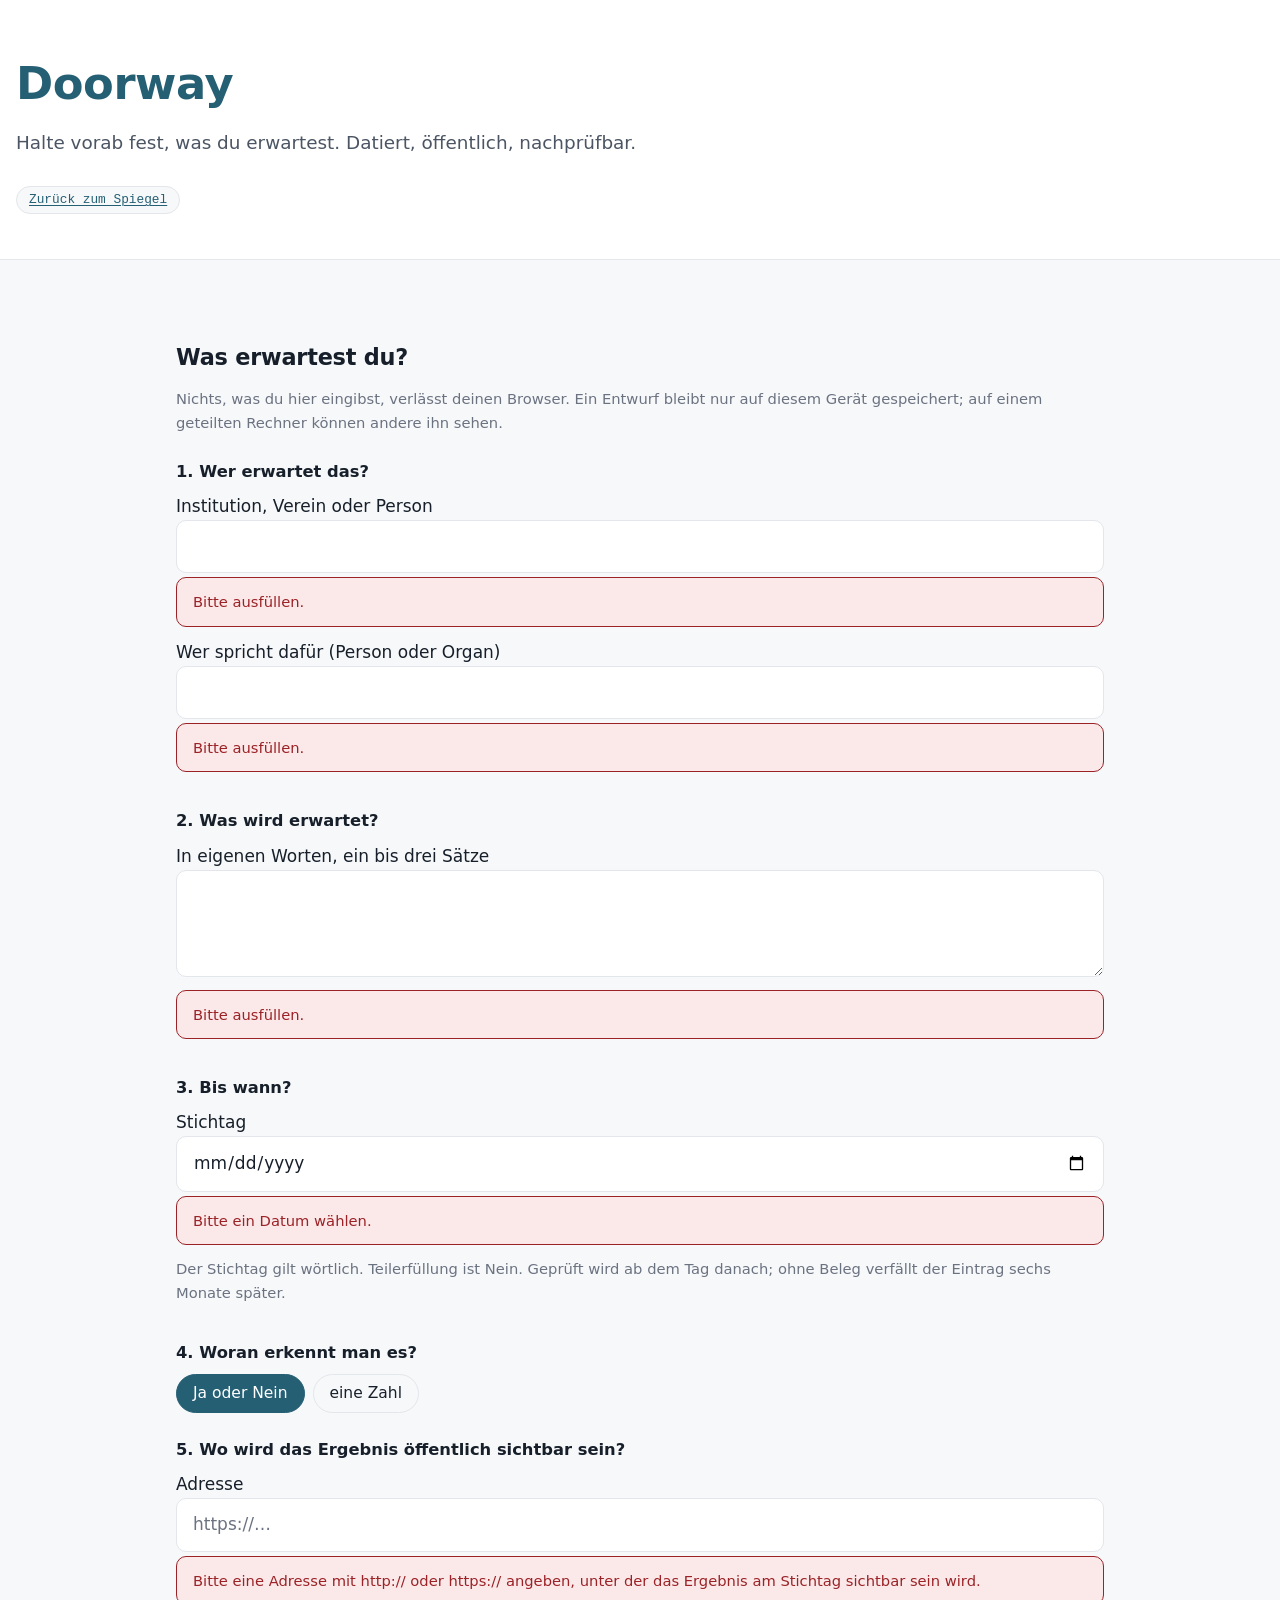
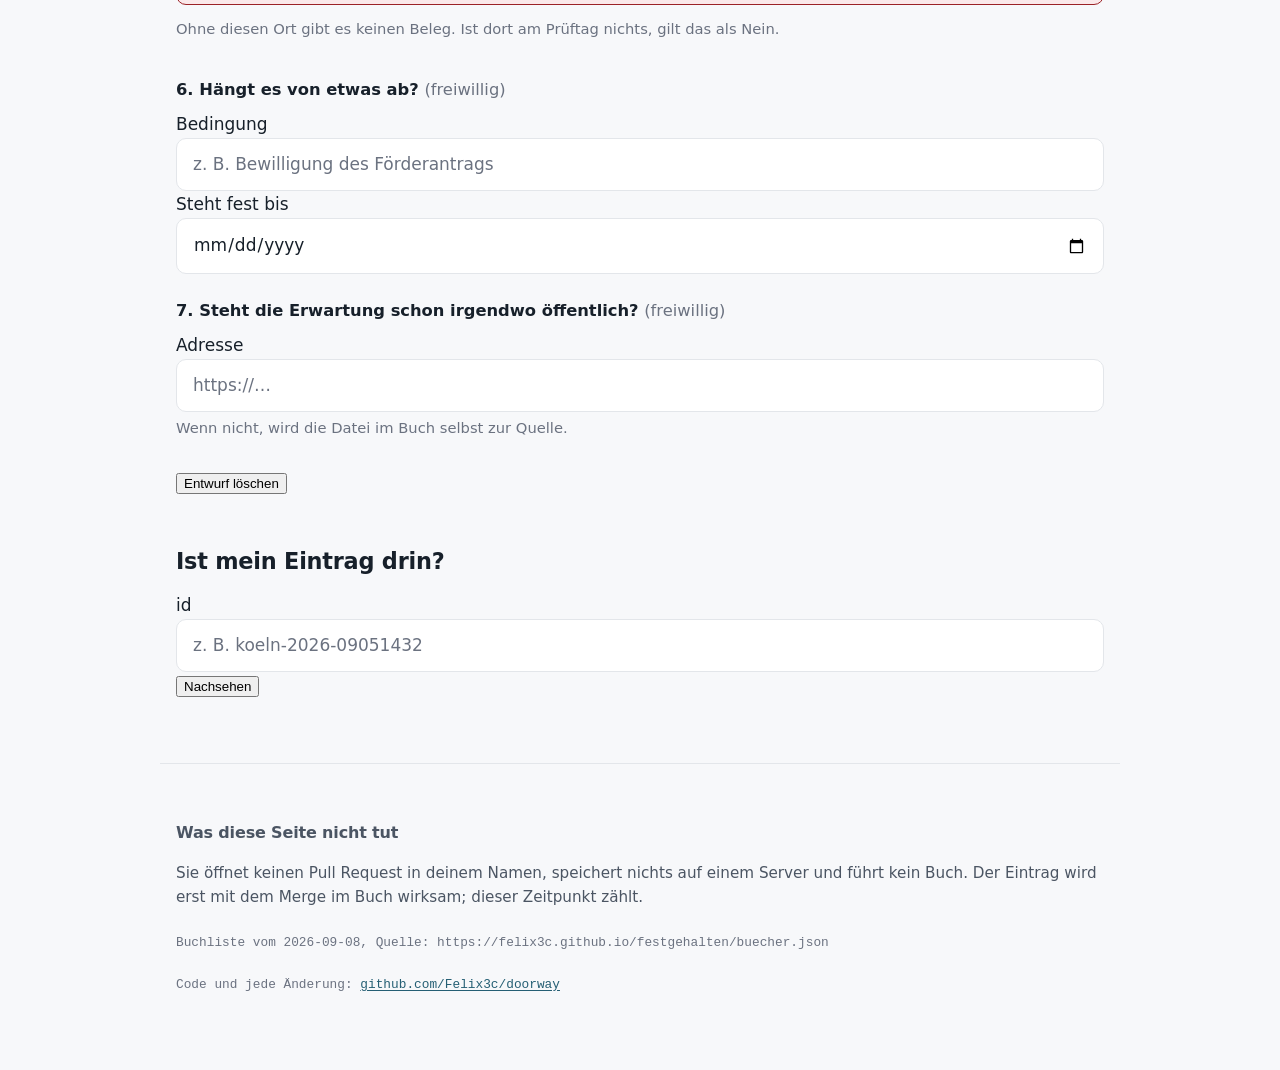
==== site/hinterlegen.html @ 126e28c6 "site: Seite hinterlegen.html — Formular, Vorschau, Übergabe, Entwurf, Status Co-Authored-By: Claude " ====
<!doctype html>
<html lang="de">
<head>
<meta charset="utf-8">
<meta name="viewport" content="width=device-width, initial-scale=1">
<title>Doorway — selbst hinterlegen</title>
<link rel="stylesheet" href="stil.css">
</head>
<body>
<header>
  <h1>Doorway</h1>
  <p class="claim">Halte vorab fest, was du erwartest. Datiert, öffentlich, nachprüfbar.</p>
  <p class="stand"><a href="index.html">Zurück zum Spiegel</a></p>
</header>
<main>
  <section id="formular" aria-labelledby="formular-titel">
    <h2 id="formular-titel">Was erwartest du?</h2>
    <p class="hinweis" id="datenschutz">Nichts, was du hier eingibst, verlässt deinen Browser. Ein Entwurf bleibt nur auf diesem Gerät gespeichert; auf einem geteilten Rechner können andere ihn sehen.</p>
    <p class="hinweis" id="entwurf-hinweis" hidden></p>
    <form id="f" novalidate>
      <fieldset><legend>1. Wer erwartet das?</legend>
        <label>Institution, Verein oder Person <input id="f-institution" list="buecher-liste" maxlength="120" autocomplete="organization"></label>
        <datalist id="buecher-liste"></datalist>
        <label>Wer spricht dafür (Person oder Organ) <input id="f-gesagtVon" maxlength="120"></label>
        <p class="hinweis" id="zielbuch-text"></p>
      </fieldset>
      <fieldset><legend>2. Was wird erwartet?</legend>
        <label>In eigenen Worten, ein bis drei Sätze <textarea id="f-zitat" maxlength="600" rows="3"></textarea></label>
      </fieldset>
      <fieldset><legend>3. Bis wann?</legend>
        <label>Stichtag <input id="f-stichtag" type="date"></label>
        <p class="hinweis">Der Stichtag gilt wörtlich. Teilerfüllung ist Nein. Geprüft wird ab dem Tag danach; ohne Beleg verfällt der Eintrag sechs Monate später.</p>
      </fieldset>
      <fieldset><legend>4. Woran erkennt man es?</legend>
        <div class="optionen" id="f-typ"></div>
        <div id="punkt-felder" hidden>
          <label>Zahl <input id="f-wert" inputmode="decimal"></label>
          <label>Einheit <input id="f-einheit" placeholder="z. B. Plätze, Mio EUR"></label>
          <label>Toleranz (freiwillig, z. B. 0.10 für ±10 %) <input id="f-toleranz" inputmode="decimal"></label>
        </div>
      </fieldset>
      <fieldset><legend>5. Wo wird das Ergebnis öffentlich sichtbar sein?</legend>
        <label>Adresse <input id="f-nachweisUrl" type="url" placeholder="https://…"></label>
        <p class="hinweis">Ohne diesen Ort gibt es keinen Beleg. Ist dort am Prüftag nichts, gilt das als Nein.</p>
      </fieldset>
      <fieldset><legend>6. Hängt es von etwas ab? <span class="optional">(freiwillig)</span></legend>
        <label>Bedingung <input id="f-bedingung" maxlength="300" placeholder="z. B. Bewilligung des Förderantrags"></label>
        <label>Steht fest bis <input id="f-bedingungFrist" type="date"></label>
      </fieldset>
      <fieldset><legend>7. Steht die Erwartung schon irgendwo öffentlich? <span class="optional">(freiwillig)</span></legend>
        <label>Adresse <input id="f-quelleUrl" type="url" placeholder="https://…"></label>
        <p class="hinweis">Wenn nicht, wird die Datei im Buch selbst zur Quelle.</p>
      </fieldset>
      <p><button type="button" id="k-entwurf-loeschen">Entwurf löschen</button></p>
    </form>
  </section>
  <section id="vorschau" aria-live="polite" hidden>
    <h2>So wird der Eintrag im Buch stehen</h2>
    <p class="hinweis">Das hier wird nach Aufnahme nicht mehr geändert. Prüfen Sie Stichtag und Ort des Nachweises.</p>
    <pre id="datei"></pre>
    <p class="optionen">
      <a id="k-pr" class="button" target="_blank" rel="noopener">Als Pull Request anlegen</a>
      <a id="k-download" class="button">Herunterladen</a>
      <a id="k-mail" class="button" hidden>Per Mail einreichen</a>
    </p>
    <p class="hinweis" id="pr-zu-lang" hidden>Der Eintrag ist zu lang für den direkten Pull-Request-Link. Bitte herunterladen und per Mail einreichen oder die Datei selbst im Buch anlegen.</p>
    <p class="hinweis" id="danach" hidden></p>
  </section>
  <section id="status" aria-labelledby="status-titel">
    <h2 id="status-titel">Ist mein Eintrag drin?</h2>
    <label>id <input id="s-id" placeholder="z. B. koeln-2026-09051432"></label>
    <button type="button" id="k-status">Nachsehen</button>
    <p id="status-text" aria-live="polite"></p>
  </section>
</main>
<footer>
  <h2>Was diese Seite nicht tut</h2>
  <p>Sie öffnet keinen Pull Request in deinem Namen, speichert nichts auf einem Server und führt kein Buch. Der Eintrag wird erst mit dem Merge im Buch wirksam; dieser Zeitpunkt zählt.</p>
  <p class="stand" id="buecher-stand"></p>
  <p class="stand">Code und jede Änderung: <a href="https://github.com/Felix3c/doorway">github.com/Felix3c/doorway</a></p>
</footer>
<script type="module" src="hinterlegen-seite.js"></script>
</body>
</html>
---- site/stil.css ----
/* Doorway — amtlich, aber schön. Eine Akzentfarbe, 8-px-Raster, ruhige Schrift. */

:root {
  --akzent-h: 196;
  --akzent: hsl(var(--akzent-h) 52% 30%);
  --akzent-hell: hsl(var(--akzent-h) 45% 94%);
  --akzent-rand: hsl(var(--akzent-h) 40% 78%);
  --tinte: #17202a;
  --text-2: #4b5563;
  --text-3: #6b7280;
  --linie: #e3e6ea;
  --flaeche: #ffffff;
  --grund: #f7f8fa;
  --gut: #1f6b4a;
  --schlecht: #9b2226;
  --schlecht-hell: #fbe9ea;
  --offen: #8a6100;
  --konflikt: #fff3cd;
  --schatten: 0 1px 2px rgb(0 0 0 / 0.05), 0 4px 12px rgb(0 0 0 / 0.04);
  --radius: 10px;
  --sp-1: 4px; --sp-2: 8px; --sp-3: 12px; --sp-4: 16px; --sp-6: 24px; --sp-8: 32px; --sp-12: 48px; --sp-16: 64px;
  --mono: ui-monospace, "Cascadia Mono", Consolas, "SF Mono", monospace;
  --sans: system-ui, -apple-system, "Segoe UI", Roboto, "Helvetica Neue", Arial, sans-serif;
}

@media (prefers-color-scheme: dark) {
  :root {
    --akzent: hsl(var(--akzent-h) 55% 62%);
    --akzent-hell: hsl(var(--akzent-h) 30% 16%);
    --akzent-rand: hsl(var(--akzent-h) 30% 30%);
    --tinte: #e6e8eb;
    --text-2: #b4bac2;
    --text-3: #8b929b;
    --linie: #2a3038;
    --flaeche: #181c21;
    --grund: #111418;
    --gut: #5fc28f;
    --schlecht: #ef7a80; --schlecht-hell: #2b1516;
    --offen: #e4b23c;
    --konflikt: #33290f;
    --schatten: 0 1px 2px rgb(0 0 0 / 0.4);
  }
}

* { box-sizing: border-box; }
html { background: var(--grund); }
body {
  margin: 0;
  color: var(--tinte);
  background: var(--grund);
  font: 17px/1.6 var(--sans);
  -webkit-font-smoothing: antialiased;
}
a { color: var(--akzent); text-decoration-thickness: 1px; text-underline-offset: 2px; }
a:hover { text-decoration-thickness: 2px; }

/* Kopf als ruhiges Band */
header {
  background: var(--flaeche);
  border-bottom: 1px solid var(--linie);
  padding: var(--sp-12) var(--sp-4) var(--sp-8);
}
header > * { max-width: 60rem; margin-left: auto; margin-right: auto; }
header h1 {
  margin: 0 0 var(--sp-2);
  font-size: clamp(2rem, 1.5rem + 2vw, 2.8rem);
  font-weight: 700;
  letter-spacing: -0.01em;
  color: var(--akzent);
}
.claim { margin: 0 0 var(--sp-4); font-size: 1.15rem; color: var(--text-2); max-width: 44rem; }
.stand {
  display: inline-block;
  font: 0.8rem/1.4 var(--mono);
  color: var(--text-3);
  background: var(--grund);
  border: 1px solid var(--linie);
  border-radius: 999px;
  padding: var(--sp-1) var(--sp-3);
}

main, footer { max-width: 60rem; margin: 0 auto; padding: 0 var(--sp-4); }
main { padding-top: var(--sp-8); }

h2 {
  font-size: 1.4rem;
  font-weight: 700;
  letter-spacing: -0.01em;
  margin: var(--sp-12) 0 var(--sp-3);
}
.hinweis { color: var(--text-3); font-size: 0.92rem; margin: var(--sp-1) 0 var(--sp-3); }

/* Spiegel: die Fragen */
#spiegel {
  background: var(--flaeche);
  border: 1px solid var(--linie);
  border-radius: var(--radius);
  box-shadow: var(--schatten);
  padding: var(--sp-6) var(--sp-8) var(--sp-8);
}
#spiegel h2 { margin-top: 0; }
fieldset { border: 0; padding: 0; margin: var(--sp-6) 0 0; }
legend { font-weight: 600; font-size: 1.02rem; padding: 0; margin-bottom: var(--sp-2); }
.optional { font-weight: 400; color: var(--text-3); }
.optionen { display: flex; flex-wrap: wrap; gap: var(--sp-2); }
.optionen button, .optionen a.button {
  font: inherit;
  font-size: 0.97rem;
  line-height: 1.35;
  color: var(--tinte);
  background: var(--grund);
  border: 1px solid var(--linie);
  border-radius: 999px;
  padding: var(--sp-2) var(--sp-4);
  cursor: pointer;
  text-align: left;
  transition: border-color 0.12s, background 0.12s;
}
.optionen a.button { text-decoration: none; display: inline-block; }
.optionen a.button[aria-disabled="true"] { opacity: 0.5; cursor: not-allowed; pointer-events: none; }
.optionen button:hover { border-color: var(--akzent-rand); background: var(--akzent-hell); }
.optionen button:focus-visible { outline: 2px solid var(--akzent); outline-offset: 2px; }
.optionen button[aria-pressed="true"] { background: var(--akzent); border-color: var(--akzent); color: #fff; }
.optionen button small { display: block; font-size: 0.82rem; color: var(--text-3); margin-top: 2px; }
.optionen button[aria-pressed="true"] small { color: rgb(255 255 255 / 0.8); }
#f-element button { border-radius: var(--radius); max-width: 100%; }
input[type=text], input[type=date], input[type=url], input:not([type]), textarea {
  width: 100%;
  font: inherit;
  color: var(--tinte);
  background: var(--flaeche);
  padding: var(--sp-3) var(--sp-4);
  border: 1px solid var(--linie);
  border-radius: var(--radius);
}
input[type=text]:focus, input[type=date]:focus, input[type=url]:focus, input:not([type]):focus, textarea:focus { outline: 2px solid var(--akzent); outline-offset: 1px; border-color: var(--akzent); }
input::placeholder { color: var(--text-3); }

/* Panel */
#panel { margin-top: var(--sp-6); }
.karte {
  background: var(--flaeche);
  border: 1px solid var(--linie);
  border-left: 6px solid var(--akzent);
  border-radius: var(--radius);
  box-shadow: var(--schatten);
  padding: var(--sp-6) var(--sp-8);
}
.karte:has(.urteil.gut) { border-left-color: var(--gut); }
.karte:has(.urteil.schlecht) { border-left-color: var(--schlecht); }
.karte:has(.urteil.offen) { border-left-color: var(--offen); }
.karte .kopf {
  display: inline-block;
  font: 600 0.75rem/1.4 var(--mono);
  letter-spacing: 0.1em;
  text-transform: uppercase;
  color: var(--text-2);
  background: var(--grund);
  border: 1px solid var(--linie);
  border-radius: 999px;
  padding: 2px var(--sp-3);
}
.karte .urteil { font-size: clamp(1.5rem, 1.2rem + 1vw, 2rem); font-weight: 700; letter-spacing: -0.01em; margin: var(--sp-3) 0 var(--sp-1); }
.karte .urteil.gut { color: var(--gut); }
.karte .urteil.schlecht { color: var(--schlecht); }
.karte .urteil.offen { color: var(--offen); }
.karte .basis { color: var(--text-2); margin: 0 0 var(--sp-4); }
.karte h3 { font-size: 0.8rem; font-weight: 600; letter-spacing: 0.08em; text-transform: uppercase; color: var(--text-3); margin: var(--sp-6) 0 var(--sp-2); }
.karte ul { list-style: none; padding: 0; margin: 0; }
.karte li { padding: var(--sp-1) 0; }
.karte li .haken { display: inline-block; width: 1.6rem; font-family: var(--mono); color: var(--gut); }
.karte li.getroffen { color: var(--schlecht); font-weight: 600; }
.karte li.getroffen .haken { color: var(--schlecht); }
.gruende li { display: flex; justify-content: space-between; gap: var(--sp-4); border-bottom: 1px solid var(--linie); padding: var(--sp-2) 0; }
.gruende li:last-child { border-bottom: 0; }
.gruende li span:last-child { font-variant-numeric: tabular-nums; color: var(--text-2); }
.gruende li.dein-fall { font-weight: 600; color: var(--schlecht); }
.beleg { margin: var(--sp-6) 0 0; font: 0.82rem/1.5 var(--mono); color: var(--text-3); padding-top: var(--sp-3); border-top: 1px dashed var(--linie); }
.fehler { border: 1px solid var(--schlecht); background: var(--schlecht-hell); color: var(--schlecht); padding: var(--sp-3) var(--sp-4); border-radius: var(--radius); }

/* Register */
#register > p { color: var(--text-2); max-width: 46rem; }
.filter { display: flex; flex-wrap: wrap; gap: var(--sp-4); margin: var(--sp-4) 0; }
.filter label { display: inline-flex; align-items: center; gap: var(--sp-2); font-size: 0.95rem; color: var(--text-2); }
.filter select { font: inherit; font-size: 0.95rem; color: var(--tinte); background: var(--flaeche); border: 1px solid var(--linie); border-radius: 8px; padding: var(--sp-1) var(--sp-2); }
.tabelle-rahmen { overflow-x: auto; background: var(--flaeche); border: 1px solid var(--linie); border-radius: var(--radius); box-shadow: var(--schatten); }
table { border-collapse: separate; border-spacing: 0; width: 100%; font-size: 0.93rem; }
thead th { position: sticky; top: 0; background: var(--grund); color: var(--text-2); font-weight: 600; font-size: 0.8rem; letter-spacing: 0.04em; text-transform: uppercase; border-bottom: 1px solid var(--linie); }
th, td { text-align: left; padding: var(--sp-2) var(--sp-3); vertical-align: top; }
tbody td { border-bottom: 1px solid var(--linie); }
tbody tr:last-child td { border-bottom: 0; }
tbody tr:nth-child(even) td { background: color-mix(in srgb, var(--grund) 55%, var(--flaeche)); }
tbody tr:hover td { background: var(--akzent-hell); }
th.zahl, td.zahl { text-align: right; font-variant-numeric: tabular-nums; }
tr.konflikt td { background: var(--konflikt) !important; }
td details summary { cursor: pointer; color: var(--akzent); font-size: 0.85rem; list-style: none; }
td details summary::before { content: "▸ "; }
td details[open] summary::before { content: "▾ "; }
td details { font-size: 0.85rem; color: var(--text-2); }

/* Fuß */
footer { margin-top: var(--sp-16); padding-top: var(--sp-8); padding-bottom: var(--sp-16); border-top: 1px solid var(--linie); color: var(--text-2); font-size: 0.95rem; }
footer h2 { font-size: 1rem; margin: var(--sp-6) 0 var(--sp-2); }
footer ul { padding-left: 1.2rem; margin: 0; }
footer li { margin: var(--sp-1) 0; }
footer .stand { display: block; margin-top: var(--sp-6); border: 0; padding: 0; background: none; }

@media (max-width: 40rem) {
  body { font-size: 16px; }
  header { padding: var(--sp-8) var(--sp-4) var(--sp-6); }
  #spiegel, .karte { padding: var(--sp-4); }
}
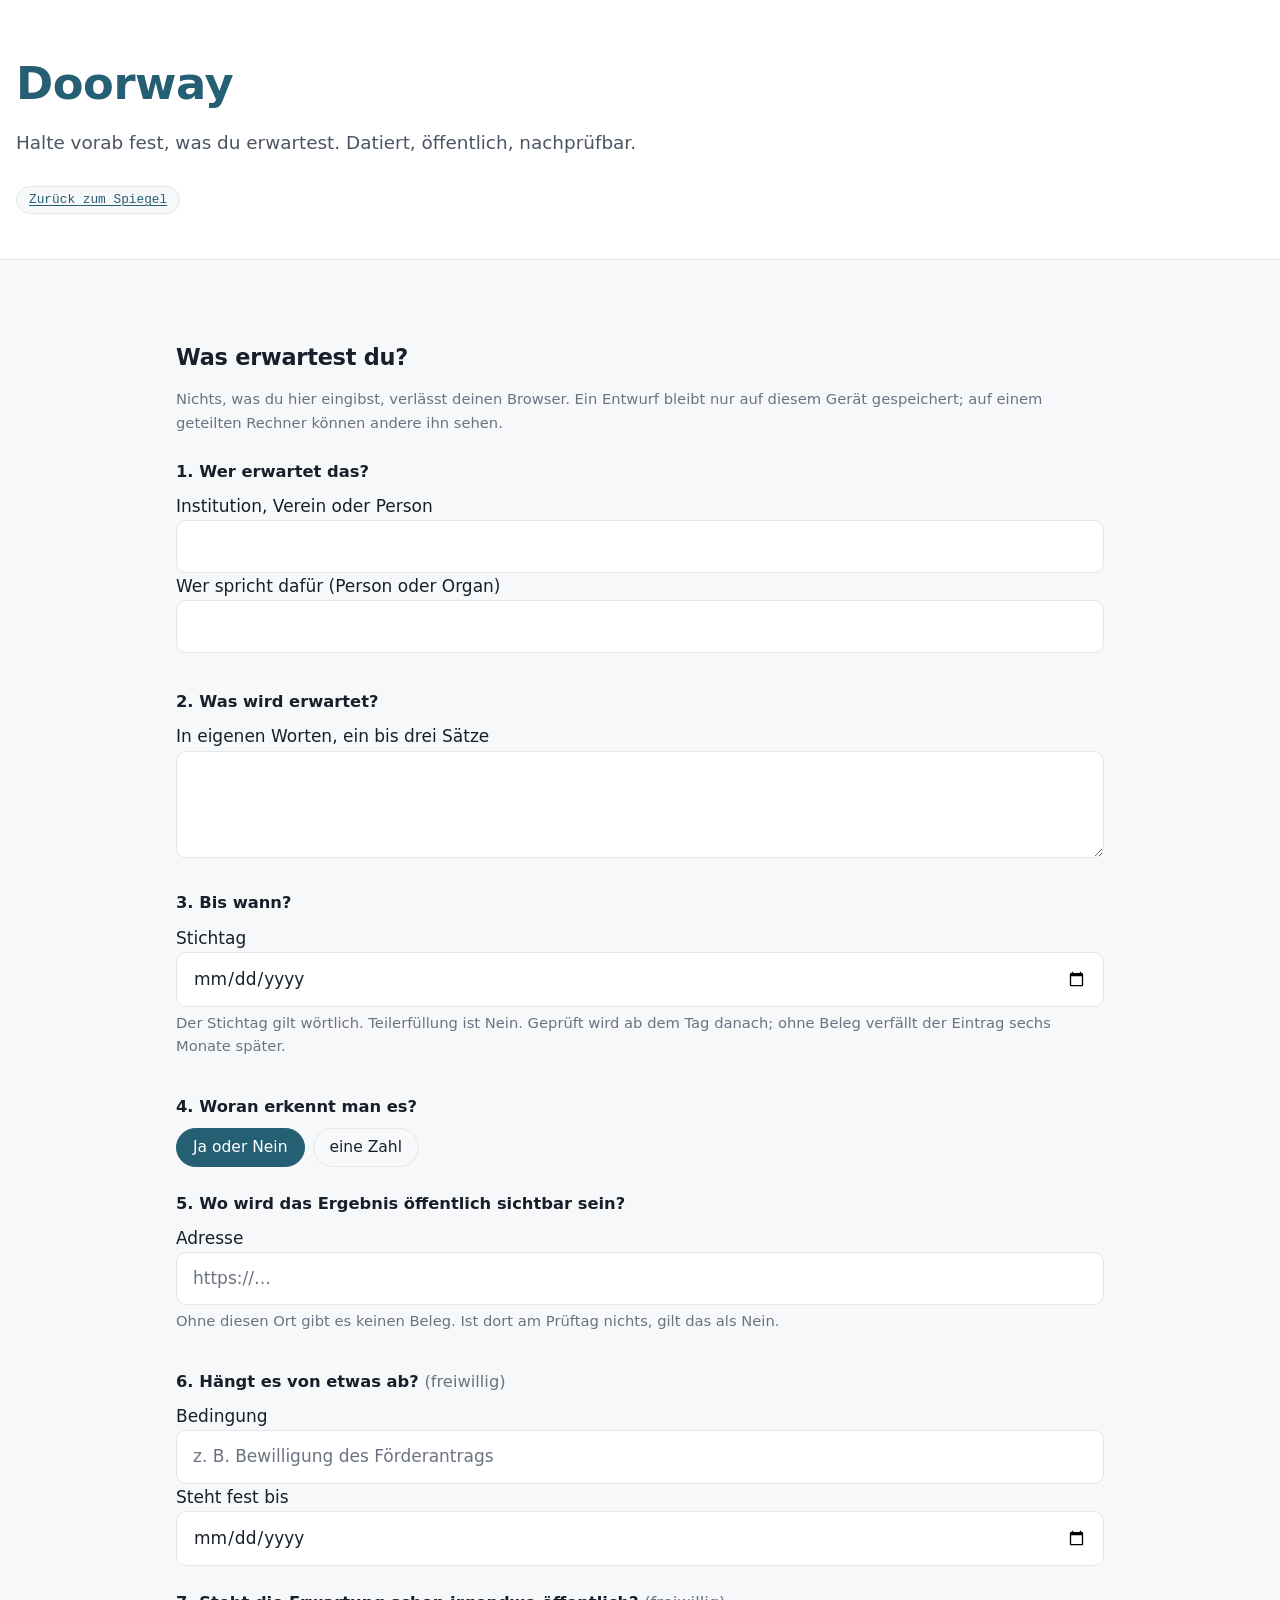
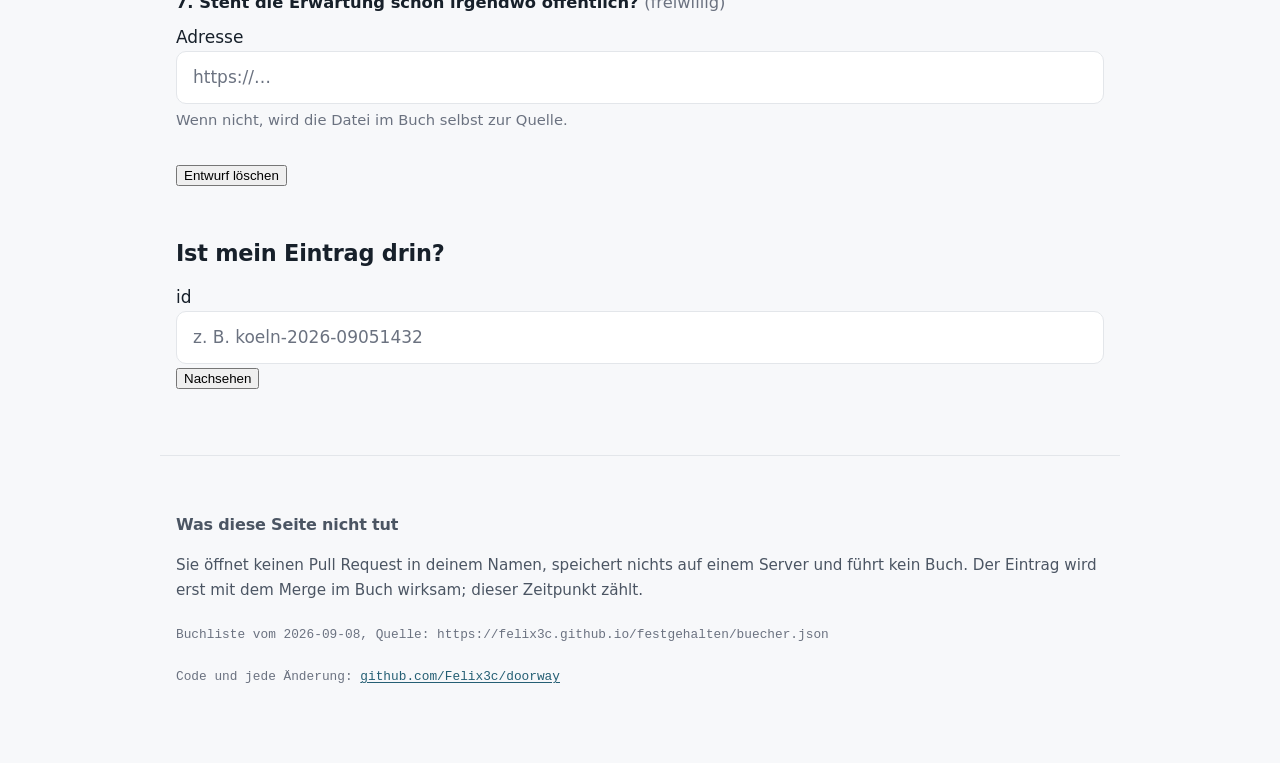
==== commit d4cb2b9d: "fix: YAML-Escapes für Zeilenumbrüche, ehrliche Hinweise, Rundlauf für punkt (Final-Review) Co-Author" ====
--- a/site/hinterlegen.html
+++ b/site/hinterlegen.html
@@ -25,7 +25,7 @@
         <p class="hinweis" id="zielbuch-text"></p>
       </fieldset>
       <fieldset><legend>2. Was wird erwartet?</legend>
-        <label>In eigenen Worten, ein bis drei Sätze <textarea id="f-zitat" maxlength="600" rows="3"></textarea></label>
+        <label>In eigenen Worten, ein bis drei Sätze <textarea id="f-zitat" maxlength="400" rows="3"></textarea></label>
       </fieldset>
       <fieldset><legend>3. Bis wann?</legend>
         <label>Stichtag <input id="f-stichtag" type="date"></label>
@@ -44,7 +44,7 @@
         <p class="hinweis">Ohne diesen Ort gibt es keinen Beleg. Ist dort am Prüftag nichts, gilt das als Nein.</p>
       </fieldset>
       <fieldset><legend>6. Hängt es von etwas ab? <span class="optional">(freiwillig)</span></legend>
-        <label>Bedingung <input id="f-bedingung" maxlength="300" placeholder="z. B. Bewilligung des Förderantrags"></label>
+        <label>Bedingung <input id="f-bedingung" maxlength="200" placeholder="z. B. Bewilligung des Förderantrags"></label>
         <label>Steht fest bis <input id="f-bedingungFrist" type="date"></label>
       </fieldset>
       <fieldset><legend>7. Steht die Erwartung schon irgendwo öffentlich? <span class="optional">(freiwillig)</span></legend>
@@ -54,10 +54,11 @@
       <p><button type="button" id="k-entwurf-loeschen">Entwurf löschen</button></p>
     </form>
   </section>
-  <section id="vorschau" aria-live="polite" hidden>
+  <section id="vorschau" hidden>
+    <p id="vorschau-stand" class="hinweis" aria-live="polite"></p>
     <h2>So wird der Eintrag im Buch stehen</h2>
     <p class="hinweis">Das hier wird nach Aufnahme nicht mehr geändert. Prüfen Sie Stichtag und Ort des Nachweises.</p>
-    <pre id="datei"></pre>
+    <pre id="datei" tabindex="0" aria-label="Eintrag im festgehalten-Format"></pre>
     <p class="optionen">
       <a id="k-pr" class="button" target="_blank" rel="noopener">Als Pull Request anlegen</a>
       <a id="k-download" class="button">Herunterladen</a>
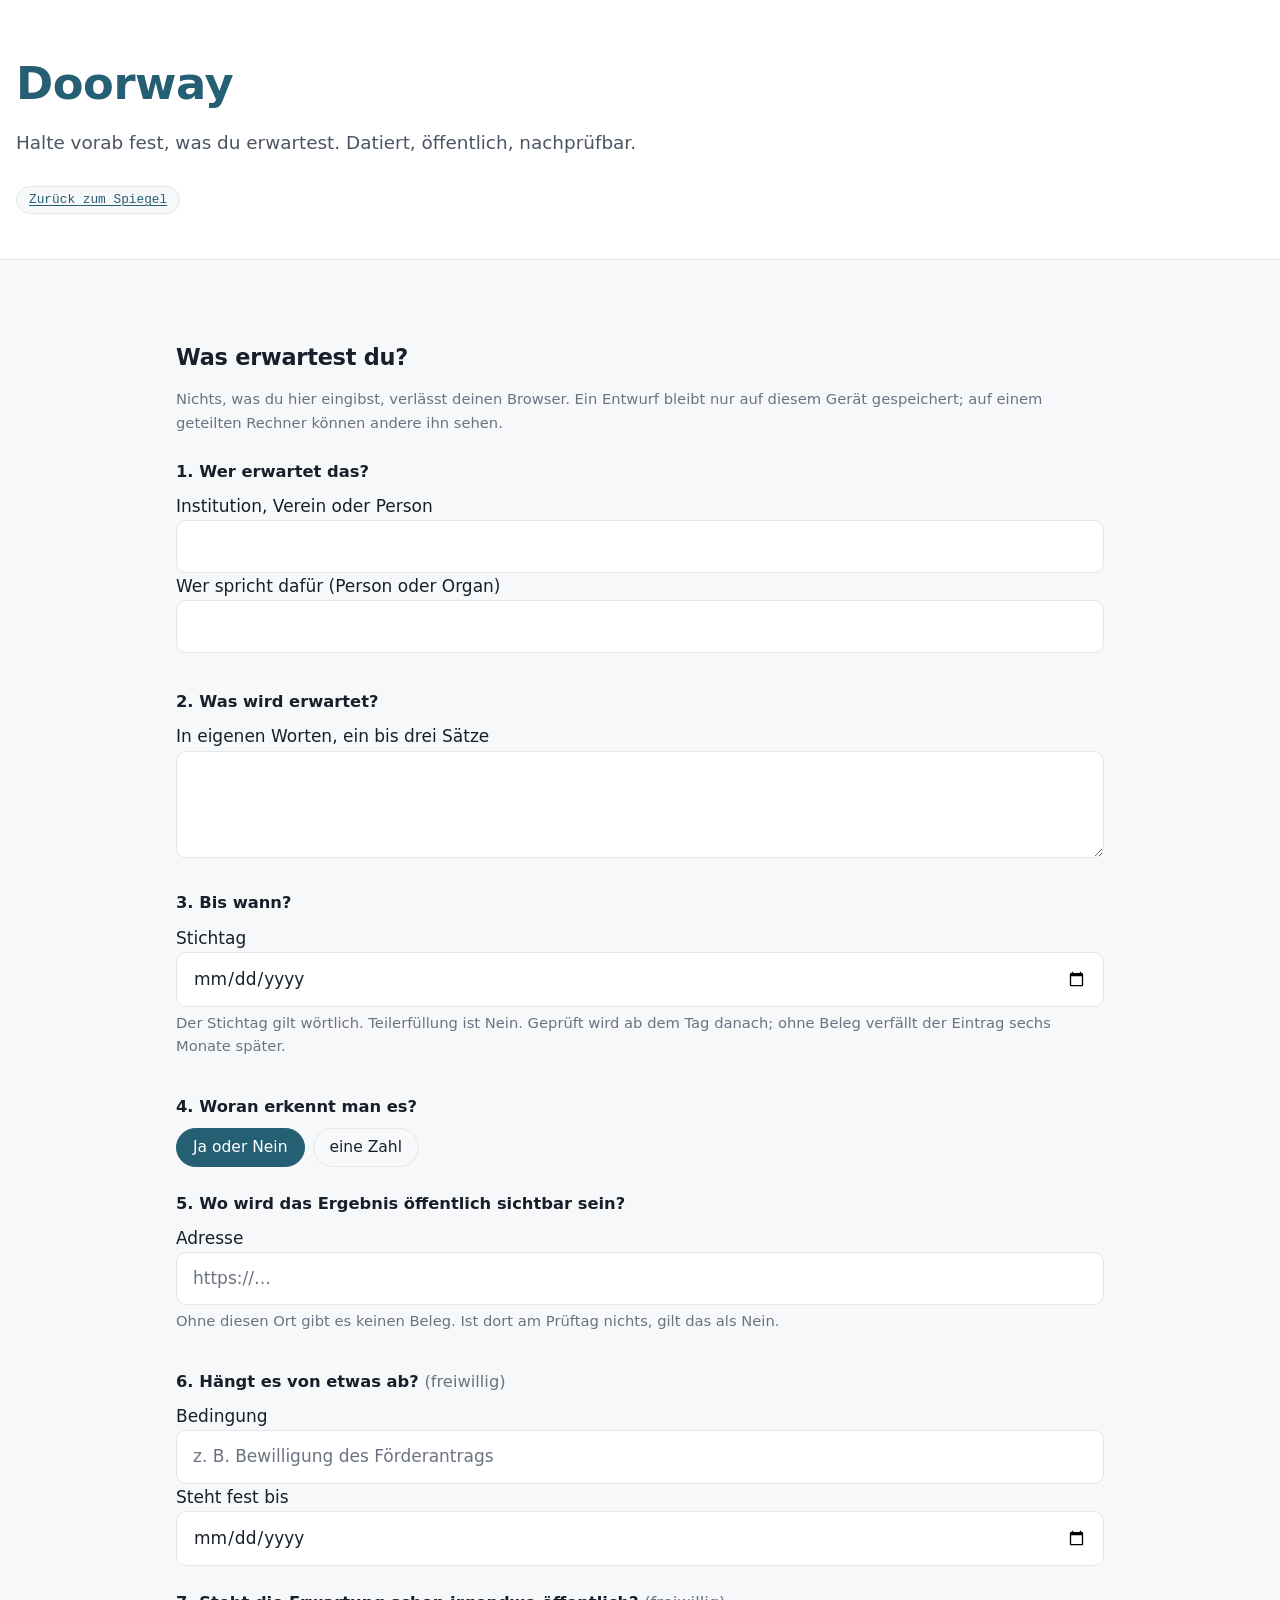
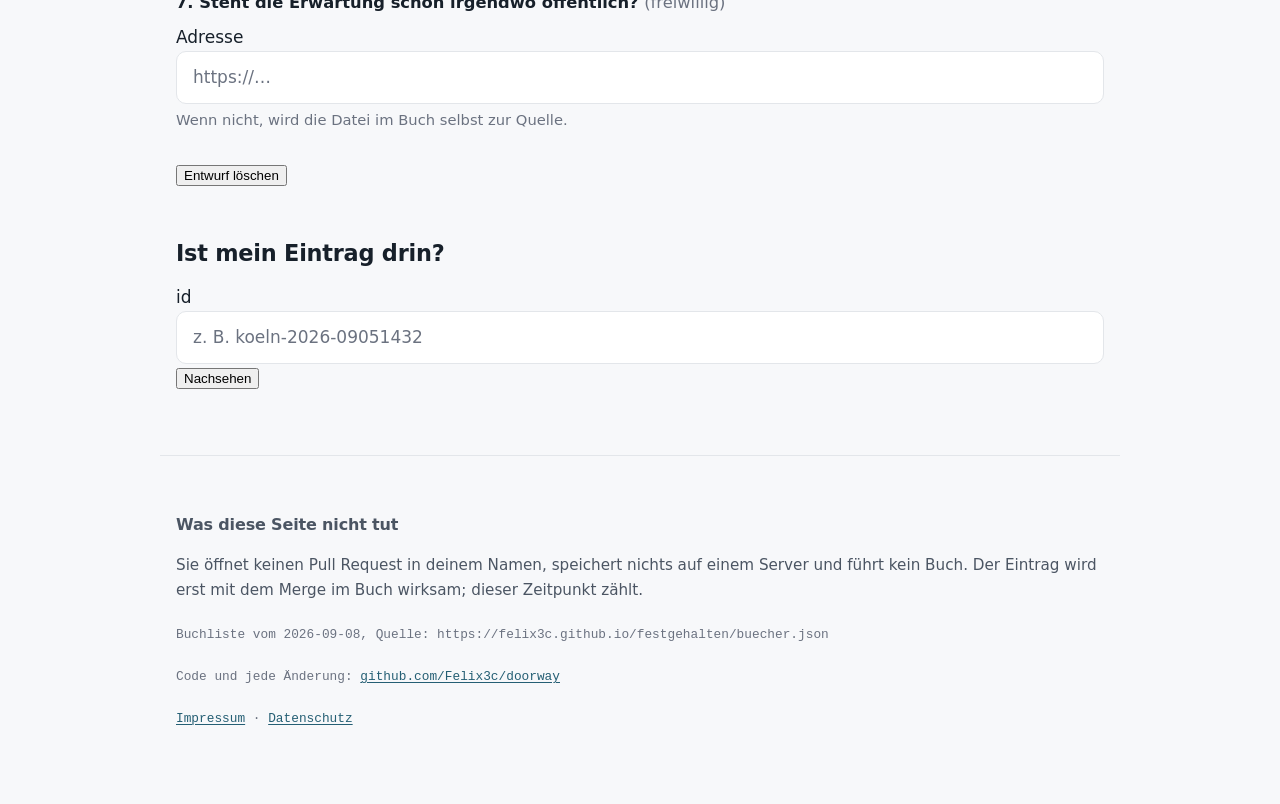
==== commit 78d769d4: "feat: Impressum und Datenschutzerklärung Zwei neue Seiten /impressum/ und /datenschutz/ im Stil der " ====
--- a/site/hinterlegen.html
+++ b/site/hinterlegen.html
@@ -79,6 +79,7 @@
   <p>Sie öffnet keinen Pull Request in deinem Namen, speichert nichts auf einem Server und führt kein Buch. Der Eintrag wird erst mit dem Merge im Buch wirksam; dieser Zeitpunkt zählt.</p>
   <p class="stand" id="buecher-stand"></p>
   <p class="stand">Code und jede Änderung: <a href="https://github.com/Felix3c/doorway">github.com/Felix3c/doorway</a></p>
+  <p class="stand"><a href="impressum/">Impressum</a> · <a href="datenschutz/">Datenschutz</a></p>
 </footer>
 <script type="module" src="hinterlegen-seite.js"></script>
 </body>
--- a/site/stil.css
+++ b/site/stil.css
@@ -210,3 +210,9 @@
   header { padding: var(--sp-8) var(--sp-4) var(--sp-6); }
   #spiegel, .karte { padding: var(--sp-4); }
 }
+
+/* Textseiten (Impressum, Datenschutz) */
+.rechtstext h2 { font-size: 1.15rem; margin: var(--sp-8) 0 var(--sp-2); }
+.rechtstext h2:first-child { margin-top: 0; }
+.rechtstext p { max-width: 46rem; margin: 0 0 var(--sp-3); }
+.rechtstext code { font: 0.9em var(--mono); }
